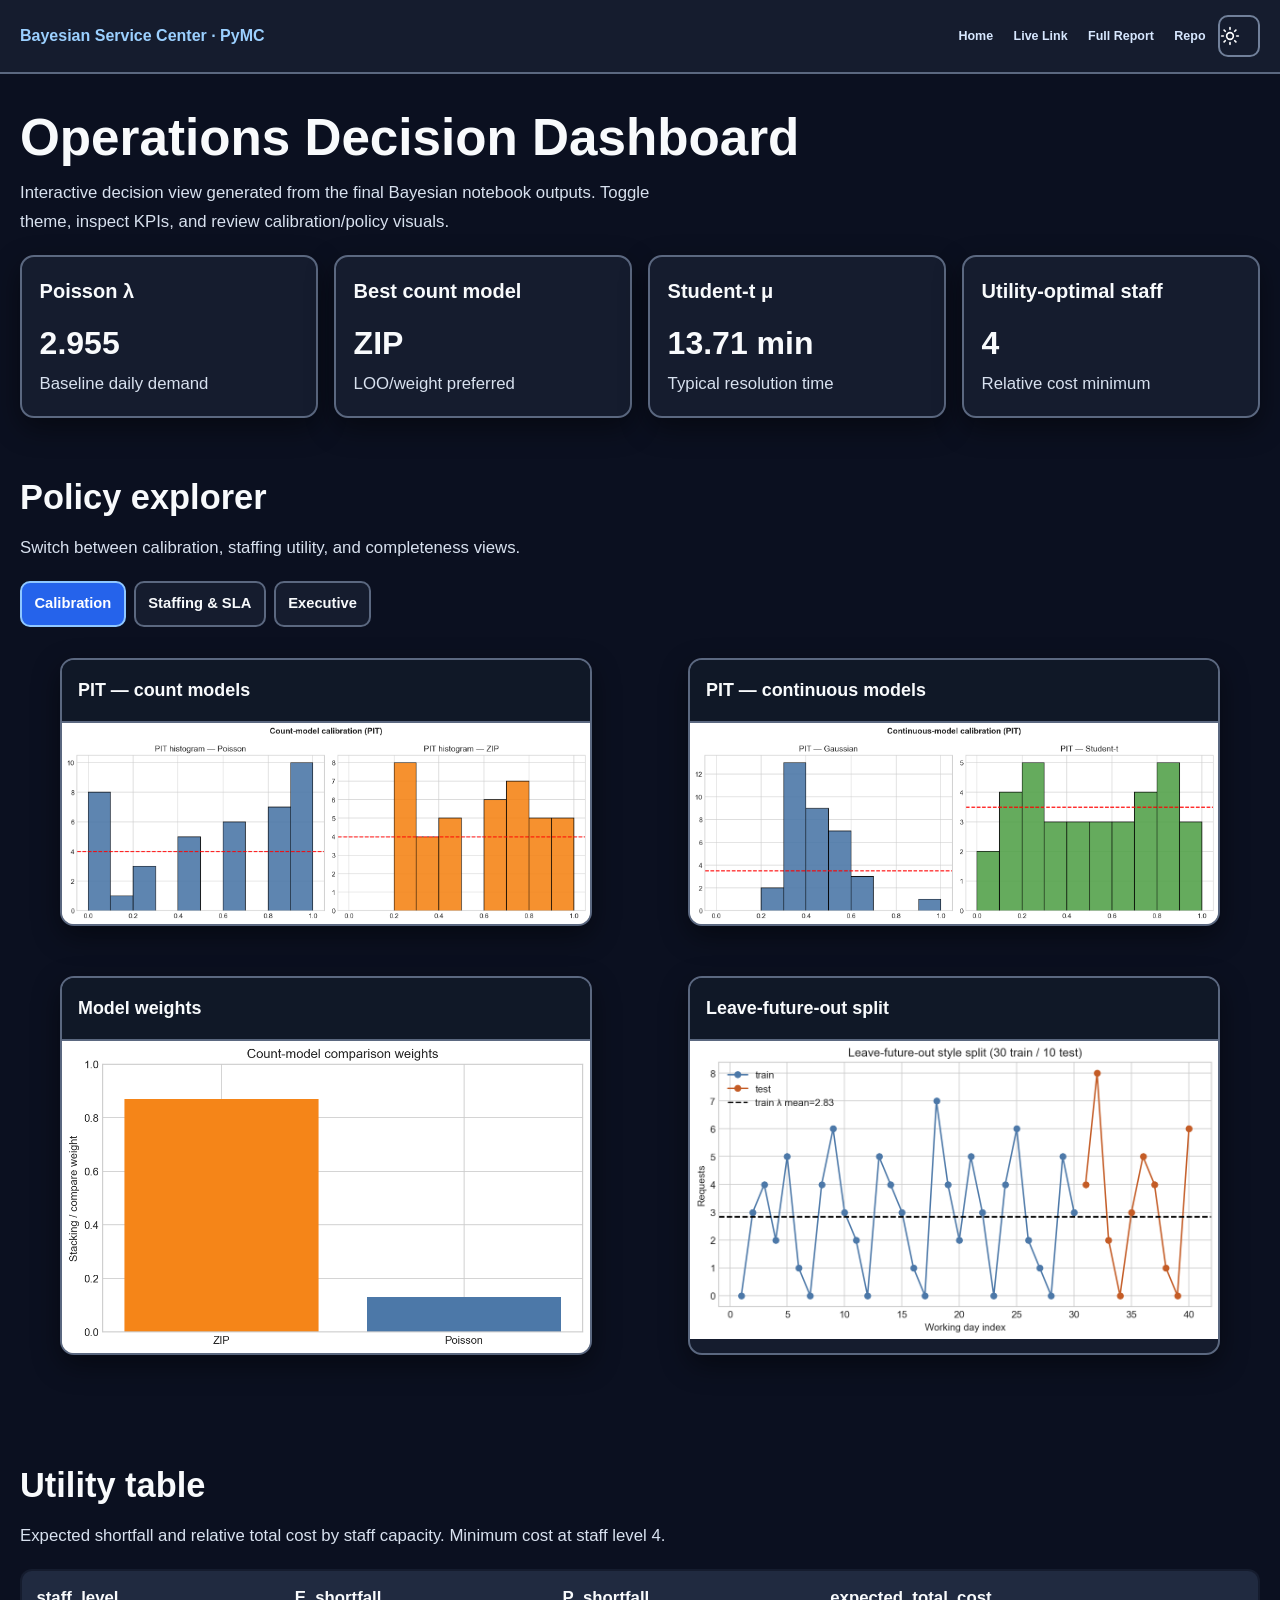
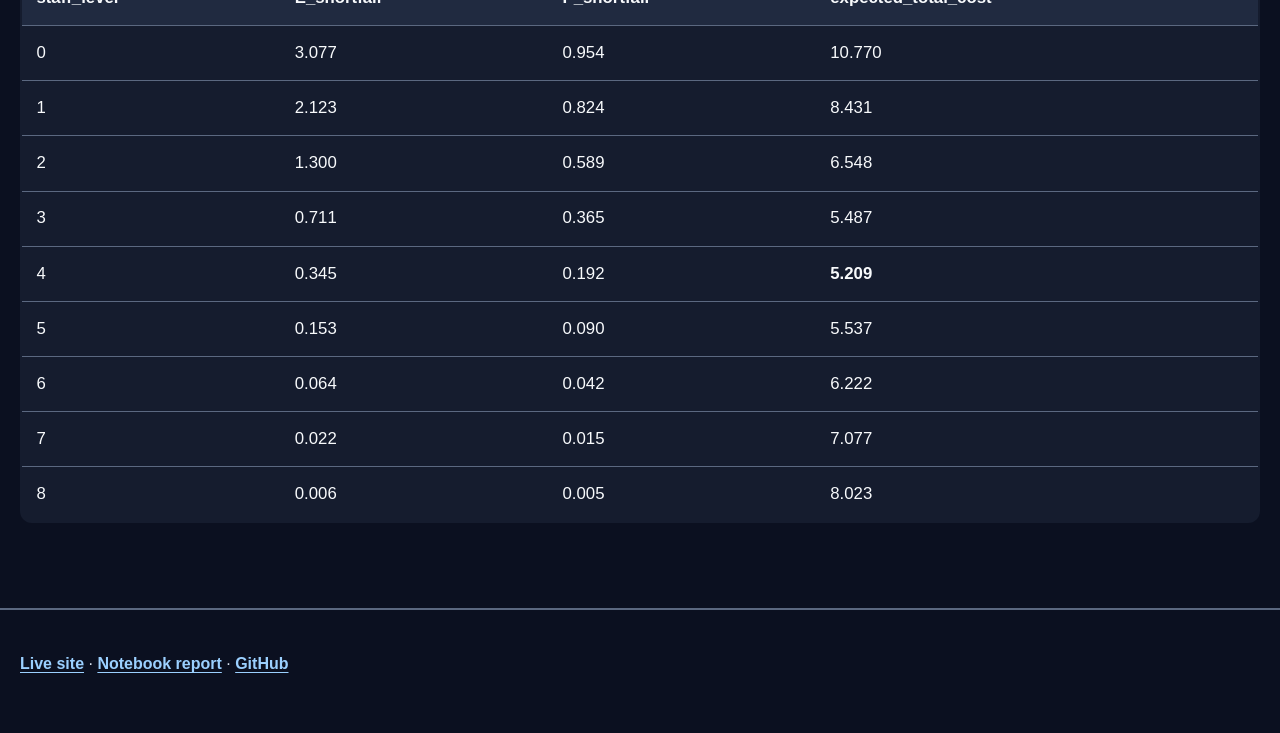
==== dashboard.html @ 3bdfcaac "Make navigation responsive with icon theme toggle" ====
<!DOCTYPE html>
<html lang="en" data-theme="dark">
<head>
  <meta charset="UTF-8">
  <meta name="viewport" content="width=device-width, initial-scale=1">
  <title>Operations Decision Dashboard | Bayesian Service Center</title>
  <link rel="stylesheet" href="assets/css/theme.css?v=7">
</head>
<body>
  <header class="topbar">
    <div class="wrap">
      <a class="brand" href="index.html">Bayesian Service Center · PyMC</a>
      <nav class="nav">
        <a href="index.html">Home</a>
        <a href="index.html#live-link">Live Link</a>
        <a href="notebook-report.html">Full Report</a>
        <a href="https://github.com/rohaan2802/Bayesian_PyMC">Repo</a>
        <button class="theme-btn theme-icon-btn" type="button" data-theme-toggle aria-label="Switch theme" title="Switch theme" aria-pressed="false">
          <svg class="theme-icon theme-icon-sun" viewBox="0 0 24 24" aria-hidden="true"><circle cx="12" cy="12" r="4"></circle><path d="M12 2v2"></path><path d="M12 20v2"></path><path d="m4.93 4.93 1.41 1.41"></path><path d="m17.66 17.66 1.41 1.41"></path><path d="M2 12h2"></path><path d="M20 12h2"></path><path d="m6.34 17.66-1.41 1.41"></path><path d="m19.07 4.93-1.41 1.41"></path></svg>
          <svg class="theme-icon theme-icon-moon" viewBox="0 0 24 24" aria-hidden="true"><path d="M20.99 12.74A8.5 8.5 0 1 1 11.26 3.01 6.5 6.5 0 0 0 20.99 12.74Z"></path></svg>
        </button>
      </nav>
    </div>
  </header>

  <main class="wrap" style="padding:2.2rem 0 3rem">
    <div class="reveal">
      <h1 class="h1">Operations Decision Dashboard</h1>
      <p class="lede">Interactive decision view generated from the final Bayesian notebook outputs. Toggle theme, inspect KPIs, and review calibration/policy visuals.</p>
    </div>

    <div class="kpi reveal" style="margin-top:1rem">
      <article class="card"><h3>Poisson λ</h3><strong><span data-count="2.955" data-decimals="3">0</span></strong><p>Baseline daily demand</p></article>
      <article class="card"><h3>Best count model</h3><strong>ZIP</strong><p>LOO/weight preferred</p></article>
      <article class="card"><h3>Student-t μ</h3><strong><span data-count="13.71" data-decimals="2">0</span> min</strong><p>Typical resolution time</p></article>
      <article class="card"><h3>Utility-optimal staff</h3><strong><span data-count="4" data-decimals="0">0</span></strong><p>Relative cost minimum</p></article>
    </div>

    <section class="reveal" data-tabs style="margin-top:1.6rem">
      <h2>Policy explorer</h2>
      <p class="section-lead">Switch between calibration, staffing utility, and completeness views.</p>
      <div class="tabs">
        <button class="chip-btn active" type="button" data-tab="cal">Calibration</button>
        <button class="chip-btn" type="button" data-tab="staff">Staffing & SLA</button>
        <button class="chip-btn" type="button" data-tab="exec">Executive</button>
      </div>
      <div class="tab-panel active" data-tab-panel="cal">
        <div class="grid-2">
          <figure class="shot"><figcaption><strong>PIT — count models</strong></figcaption><img src="docs/screenshots/29-pit-count-models.png" alt="PIT counts"></figure>
          <figure class="shot"><figcaption><strong>PIT — continuous models</strong></figcaption><img src="docs/screenshots/30-pit-continuous-models.png" alt="PIT continuous"></figure>
          <figure class="shot"><figcaption><strong>Model weights</strong></figcaption><img src="docs/screenshots/33-model-comparison-weights.png" alt="Weights"></figure>
          <figure class="shot"><figcaption><strong>Leave-future-out split</strong></figcaption><img src="docs/screenshots/36-leave-future-out-split.png" alt="LFO"></figure>
        </div>
      </div>
      <div class="tab-panel" data-tab-panel="staff">
        <div class="grid-2">
          <figure class="shot"><figcaption><strong>Staffing utility</strong></figcaption><img src="docs/screenshots/31-staffing-utility-curve.png" alt="Utility"></figure>
          <figure class="shot"><figcaption><strong>Capacity policy</strong></figcaption><img src="docs/screenshots/26-capacity-policy-curve.png" alt="Capacity"></figure>
          <figure class="shot"><figcaption><strong>SLA coverage</strong></figcaption><img src="docs/screenshots/27-resolution-sla-coverage.png" alt="SLA"></figure>
          <figure class="shot"><figcaption><strong>Weekday hierarchical proxy</strong></figcaption><img src="docs/screenshots/32-weekday-hierarchical-rates.png" alt="Weekday"></figure>
        </div>
      </div>
      <div class="tab-panel" data-tab-panel="exec">
        <div class="grid-2">
          <figure class="shot"><figcaption><strong>Executive one-pager</strong></figcaption><img src="docs/screenshots/34-executive-one-pager.png" alt="Executive"></figure>
          <figure class="shot"><figcaption><strong>Completeness matrix</strong></figcaption><img src="docs/screenshots/35-completeness-matrix.png" alt="Complete"></figure>
        </div>
      </div>
    </section>

    <section class="reveal" style="margin-top:1.4rem">
      <h2>Utility table</h2>
      <p class="section-lead">Expected shortfall and relative total cost by staff capacity. Minimum cost at staff level 4.</p>
      <div style="overflow-x:auto">
        <table>
          <thead>
            <tr><th>staff_level</th><th>E_shortfall</th><th>P_shortfall</th><th>expected_total_cost</th></tr>
          </thead>
          <tbody>
            <tr><td>0</td><td>3.077</td><td>0.954</td><td>10.770</td></tr>
            <tr><td>1</td><td>2.123</td><td>0.824</td><td>8.431</td></tr>
            <tr><td>2</td><td>1.300</td><td>0.589</td><td>6.548</td></tr>
            <tr><td>3</td><td>0.711</td><td>0.365</td><td>5.487</td></tr>
            <tr><td>4</td><td>0.345</td><td>0.192</td><td><strong>5.209</strong></td></tr>
            <tr><td>5</td><td>0.153</td><td>0.090</td><td>5.537</td></tr>
            <tr><td>6</td><td>0.064</td><td>0.042</td><td>6.222</td></tr>
            <tr><td>7</td><td>0.022</td><td>0.015</td><td>7.077</td></tr>
            <tr><td>8</td><td>0.006</td><td>0.005</td><td>8.023</td></tr>
          </tbody>
        </table>
      </div>
    </section>
  </main>

  <footer class="footer">
    <div class="wrap">
      <p><a href="https://rohaan2802.github.io/Bayesian_PyMC/">Live site</a> ·
         <a href="https://rohaan2802.github.io/Bayesian_PyMC/notebook-report.html">Notebook report</a> ·
         <a href="https://github.com/rohaan2802/Bayesian_PyMC">GitHub</a></p>
    </div>
  </footer>
  <script src="assets/js/site.js?v=7"></script>
</body>
</html>
---- assets/css/theme.css ----
/* Standard system fonts + high-contrast light/dark themes */

:root {
  --font-sans: "Segoe UI", Tahoma, Arial, Helvetica, sans-serif;
  --font-display: "Segoe UI", Tahoma, Arial, Helvetica, sans-serif;
  --font-mono: Consolas, "Courier New", monospace;

  --fs-body: 1.0625rem;
  --fs-small: 0.95rem;
  --fs-h1: clamp(2.25rem, 4vw, 3.35rem);
  --fs-h2: clamp(1.65rem, 3vw, 2.15rem);
  --fs-h3: 1.25rem;
  --radius: 14px;
  --shadow: 0 8px 24px rgba(0, 0, 0, 0.08);
  --ease: ease;
  --max: 1240px;

  /* Light - high contrast */
  --bg: #ffffff;
  --bg-elev: #ffffff;
  --ink: #111827;
  --muted: #374151;
  --line: #d1d5db;
  --accent: #1d4ed8;
  --accent-2: #b45309;
  --ok: #047857;
  --chip: #f3f4f6;
  --hero-a: #eff6ff;
  --hero-b: #fff7ed;
  --code-bg: #f3f4f6;
  --nav: #1f2937;
  --caption-bg: #f9fafb;
  --img-bg: #f3f4f6;
}

html[data-theme="dark"] {
  /* Dark - strong contrast, no washed text */
  --bg: #0b1020;
  --bg-elev: #151c2e;
  --ink: #f8fafc;
  --muted: #d8e1ef;
  --line: #5b6880;
  --accent: #8fc7ff;
  --accent-2: #ffc078;
  --ok: #6ee7b7;
  --chip: #202a40;
  --hero-a: #101a2f;
  --hero-b: #162033;
  --code-bg: #111827;
  --nav: #f1f5f9;
  --caption-bg: #101827;
  --img-bg: #eef2f7;
  --shadow: 0 10px 28px rgba(0, 0, 0, 0.45);
}

* { box-sizing: border-box; }
html { scroll-behavior: smooth; }

body {
  margin: 0;
  font-family: var(--font-sans);
  font-size: var(--fs-body);
  line-height: 1.7;
  color: var(--ink);
  background: var(--bg);
  overflow-x: hidden;
  transition: background 0.25s ease, color 0.25s ease;
}

img { max-width: 100%; height: auto; display: block; }
a {
  color: var(--accent);
  text-underline-offset: 3px;
  font-weight: 600;
  overflow-wrap: anywhere;
}
a:hover { color: var(--accent-2); }

.wrap { width: min(100% - 2rem, var(--max)); margin-inline: auto; }

.topbar {
  position: sticky;
  top: 0;
  z-index: 50;
  background: var(--bg-elev);
  border-bottom: 2px solid var(--line);
}
.topbar .wrap {
  min-height: 72px;
  display: flex;
  align-items: center;
  justify-content: space-between;
  gap: 1rem;
}
.brand {
  font-family: var(--font-display);
  font-weight: 800;
  font-size: 1rem;
  color: var(--ink);
  text-decoration: none;
  flex: 0 0 auto;
  white-space: nowrap;
}
.nav {
  display: flex;
  flex-wrap: nowrap;
  gap: 0.28rem;
  align-items: center;
  justify-content: flex-end;
  min-width: 0;
  overflow-x: auto;
  overflow-y: hidden;
  scrollbar-width: thin;
  -webkit-overflow-scrolling: touch;
}
.nav::-webkit-scrollbar { height: 6px; }
.nav::-webkit-scrollbar-thumb { background: var(--line); border-radius: 999px; }
.nav a {
  color: var(--muted);
  text-decoration: none;
  font-size: clamp(0.78rem, 0.8vw, 0.9rem);
  font-weight: 750;
  line-height: 1;
  white-space: nowrap;
  border-radius: 10px;
  padding: 0.56rem 0.5rem;
}
.nav a:hover {
  color: var(--ink);
  background: var(--chip);
}

html[data-theme="dark"] .nav a {
  color: #d7e7ff;
}

html[data-theme="dark"] .nav a:hover {
  color: #ffffff;
  background: #202a40;
}

.theme-btn,
.chip-btn {
  border: 2px solid var(--line);
  background: var(--bg-elev);
  color: var(--ink);
  border-radius: 10px;
  padding: 0.52rem 0.78rem;
  font: inherit;
  font-size: 0.92rem;
  font-weight: 700;
  cursor: pointer;
  white-space: nowrap;
}
.theme-icon-btn {
  flex: 0 0 auto;
  width: 42px;
  height: 42px;
  padding: 0;
}
.theme-icon {
  width: 20px;
  height: 20px;
  display: block;
  fill: none;
  stroke: currentColor;
  stroke-width: 2;
  stroke-linecap: round;
  stroke-linejoin: round;
}
html[data-theme="dark"] .theme-icon-moon,
html[data-theme="light"] .theme-icon-sun { display: none; }
.theme-btn:hover,
.chip-btn:hover { border-color: var(--accent); }
.chip-btn.active {
  background: var(--accent);
  color: #ffffff;
  border-color: var(--accent);
}
html[data-theme="dark"] .chip-btn.active {
  background: #2563eb;
  color: #ffffff;
}

.hero {
  padding: 3.4rem 0 2.4rem;
  background:
    linear-gradient(135deg, var(--hero-a), var(--hero-b));
  border-bottom: 2px solid var(--line);
}
.hero-grid {
  display: grid;
  grid-template-columns: 1.25fr 0.85fr;
  gap: 1.6rem;
  align-items: center;
}
.kicker {
  display: flex;
  flex-wrap: wrap;
  gap: 0.5rem;
  margin-bottom: 1rem;
}
.chip {
  background: var(--chip);
  border: 1px solid var(--line);
  color: var(--ink);
  border-radius: 999px;
  padding: 0.4rem 0.8rem;
  font-size: var(--fs-small);
  font-weight: 600;
}

h1, .h1 {
  font-family: var(--font-display);
  font-size: var(--fs-h1);
  line-height: 1.12;
  margin: 0 0 0.8rem;
  color: var(--ink);
  font-weight: 800;
}
h2, .h2 {
  font-family: var(--font-display);
  font-size: var(--fs-h2);
  margin: 0 0 0.5rem;
  color: var(--ink);
}
h3, .h3 {
  font-size: var(--fs-h3);
  margin: 0 0 0.45rem;
  font-weight: 700;
  color: var(--ink);
}

.lede,
.section-lead {
  color: var(--muted);
  margin: 0 0 1.15rem;
  max-width: 70ch;
  font-size: 1.05rem;
}

.actions { display: flex; flex-wrap: wrap; gap: 0.7rem; }
.btn {
  display: inline-flex;
  align-items: center;
  justify-content: center;
  border-radius: 10px;
  padding: 0.8rem 1.15rem;
  font-weight: 700;
  font-size: 1rem;
  text-decoration: none;
  border: 2px solid transparent;
}
.btn-primary {
  background: #1d4ed8;
  color: #ffffff;
}
.btn-primary:hover { background: #1e40af; color: #ffffff; }
html[data-theme="dark"] .btn-primary {
  background: #3b82f6;
  color: #ffffff;
}
.btn-secondary {
  background: var(--bg-elev);
  border-color: var(--line);
  color: var(--ink);
}
.btn-secondary:hover { border-color: var(--accent); color: var(--accent); }

.panel,
.card,
.shot {
  background: var(--bg-elev);
  border: 2px solid var(--line);
  border-radius: var(--radius);
  box-shadow: var(--shadow);
}
.panel { padding: 1.2rem; }
.card { padding: 1.1rem; }
.card,
.panel,
.shot,
td,
th,
pre {
  min-width: 0;
  overflow-wrap: anywhere;
}
.card p { margin: 0; color: var(--muted); font-size: 1.05rem; }

html[data-theme="dark"] .panel,
html[data-theme="dark"] .card,
html[data-theme="dark"] .shot,
html[data-theme="dark"] .theme-btn,
html[data-theme="dark"] .chip-btn,
html[data-theme="dark"] .btn-secondary,
html[data-theme="dark"] .filters input[type="search"] {
  background: #151c2e;
}

html[data-theme="dark"] a {
  color: #9bd0ff;
}

html[data-theme="dark"] a:hover {
  color: #ffd19a;
}

html[data-theme="dark"] .theme-btn {
  color: #ffffff;
  border-color: #71809a;
}

.stat-list { list-style: none; margin: 0; padding: 0; display: grid; gap: 0.8rem; }
.stat-list li {
  padding-bottom: 0.8rem;
  border-bottom: 1px solid var(--line);
}
.stat-list li:last-child { border-bottom: 0; padding-bottom: 0; }
.stat-list strong {
  display: block;
  font-size: 1.25rem;
  color: var(--ink);
}
.stat-list span {
  color: var(--muted);
  font-size: 1rem;
}

section { padding: 1.5rem 0 2.3rem; }
.grid-2, .grid-3, .kpi { display: grid; gap: 1rem; min-width: 0; }
.grid-2 { grid-template-columns: repeat(2, minmax(0, 1fr)); }
.grid-3 { grid-template-columns: repeat(3, minmax(0, 1fr)); }
.kpi { grid-template-columns: repeat(4, minmax(0, 1fr)); }
.kpi .card strong {
  display: block;
  margin-top: 0.35rem;
  font-size: clamp(1.5rem, 2.5vw, 2rem);
  font-family: var(--font-display);
  color: var(--ink);
}

.filters { display: flex; flex-wrap: wrap; gap: 0.55rem; margin-bottom: 1rem; align-items: center; }
.filters input[type="search"] {
  min-width: min(100%, 240px);
  border: 2px solid var(--line);
  border-radius: 10px;
  padding: 0.5rem 0.85rem;
  background: var(--bg-elev);
  color: var(--ink);
  font: inherit;
  font-size: 1rem;
}

.shot { overflow: hidden; }
.shot figcaption {
  padding: 0.95rem 1rem 0.7rem;
  border-bottom: 2px solid var(--line);
  background: var(--caption-bg);
  color: var(--muted);
  font-size: 1.02rem;
}
.shot figcaption strong {
  display: block;
  color: var(--ink);
  margin-bottom: 0.25rem;
  font-size: 1.12rem;
}
.shot img {
  display: block;
  width: 100%;
  height: auto;
  max-height: 520px;
  object-fit: contain;
  background: var(--img-bg);
}

.accordion details {
  background: var(--bg-elev);
  border: 2px solid var(--line);
  border-radius: 12px;
  padding: 0.9rem 1rem;
  margin-bottom: 0.7rem;
}
.accordion summary {
  cursor: pointer;
  font-weight: 700;
  font-size: 1.1rem;
  color: var(--ink);
  list-style: none;
}
.accordion summary::-webkit-details-marker { display: none; }
.accordion details[open] summary {
  color: var(--accent);
  margin-bottom: 0.55rem;
}
.accordion p,
.accordion li {
  color: var(--muted);
  font-size: 1.05rem;
}

.tabs { display: flex; flex-wrap: wrap; gap: 0.5rem; margin-bottom: 0.9rem; }
.tab-panel { display: none; }
.tab-panel.active { display: block; }

table {
  width: 100%;
  border-collapse: collapse;
  background: var(--bg-elev);
  border: 2px solid var(--line);
  border-radius: 12px;
  overflow: hidden;
}
th, td {
  padding: 0.8rem 0.9rem;
  border-bottom: 1px solid var(--line);
  text-align: left;
  vertical-align: top;
  font-size: 1.05rem;
  color: var(--ink);
}
th {
  background: var(--chip);
  font-weight: 700;
}
tr:last-child td { border-bottom: 0; }

.note {
  border-left: 4px solid var(--accent-2);
  background: var(--chip);
  padding: 0.95rem 1rem;
  border-radius: 0 12px 12px 0;
  color: var(--ink);
  font-size: 1.05rem;
}

pre, code {
  font-family: var(--font-mono);
  font-size: 1rem;
  color: var(--ink);
}
pre {
  background: var(--code-bg);
  border: 2px solid var(--line);
  border-radius: 12px;
  padding: 1rem;
  overflow: auto;
  white-space: pre-wrap;
  word-break: break-word;
}

/* Reveal class kept for layout hooks — content always fully visible */
.reveal {
  opacity: 1;
  transform: none;
}

.footer {
  border-top: 2px solid var(--line);
  padding: 1.5rem 0 2.5rem;
  color: var(--muted);
  font-size: 1rem;
}

.nb-theme-toolbar {
  position: sticky;
  top: 0;
  z-index: 100;
  display: flex;
  gap: 0.6rem;
  align-items: center;
  justify-content: flex-start;
  padding: 0.75rem 1rem;
  background: var(--bg-elev);
  border-bottom: 2px solid var(--line);
  color: var(--ink);
}
.nb-theme-toolbar > div {
  display: flex;
  flex-wrap: wrap;
  gap: 0.65rem;
}
.nb-theme-toolbar a {
  display: inline-flex;
  align-items: center;
  justify-content: center;
  min-height: 42px;
  padding: 0.55rem 0.9rem;
  border: 2px solid var(--line);
  border-radius: 10px;
  background: var(--bg-elev) !important;
  color: var(--ink) !important;
  font-weight: 700;
  text-decoration: none;
  font-size: 1rem;
}
.nb-theme-toolbar a:hover {
  border-color: var(--accent);
  color: var(--accent) !important;
}

html[data-theme="dark"] .nb-theme-toolbar a {
  background: #151c2e !important;
  color: #ffffff !important;
  border-color: #71809a !important;
}

@media (max-width: 1100px) {
  .topbar .wrap {
    flex-direction: row;
    padding: 0.7rem 0;
  }
  .nav {
    flex-wrap: nowrap;
    justify-content: flex-end;
  }
}

@media (max-width: 960px) {
  .hero-grid, .grid-3, .kpi { grid-template-columns: 1fr 1fr; }
  .hero-grid { align-items: start; }
}
@media (max-width: 720px) {
  .hero-grid, .grid-2, .grid-3, .kpi { grid-template-columns: 1fr; }
  .wrap { width: min(100% - 1.2rem, var(--max)); }
  .topbar .wrap {
    width: min(100% - 0.8rem, var(--max));
    gap: 0.6rem;
  }
  .brand {
    max-width: 42vw;
    overflow: hidden;
    text-overflow: ellipsis;
  }
  .nav {
    flex: 1 1 auto;
    justify-content: flex-start;
  }
  .nav a {
    font-size: 0.82rem;
    padding: 0.52rem 0.48rem;
  }
  .theme-icon-btn {
    width: 38px;
    height: 38px;
  }
}
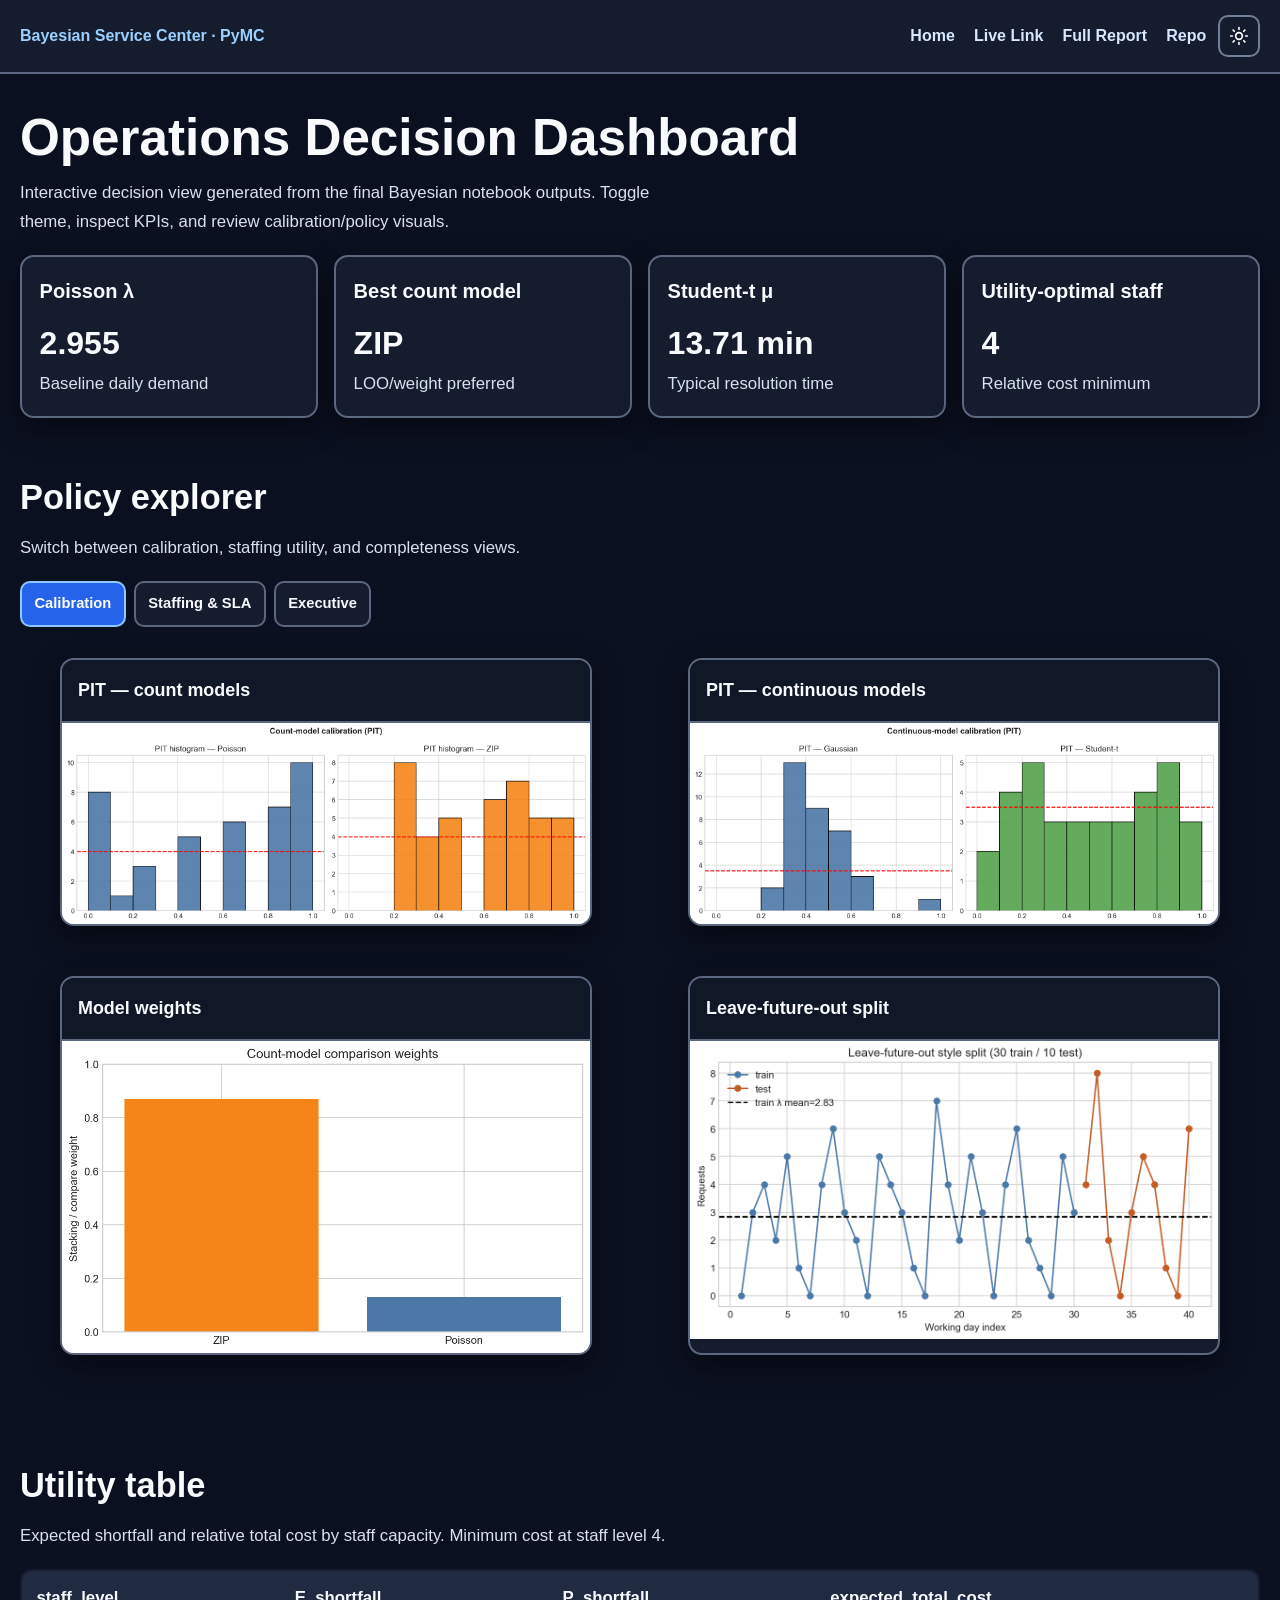
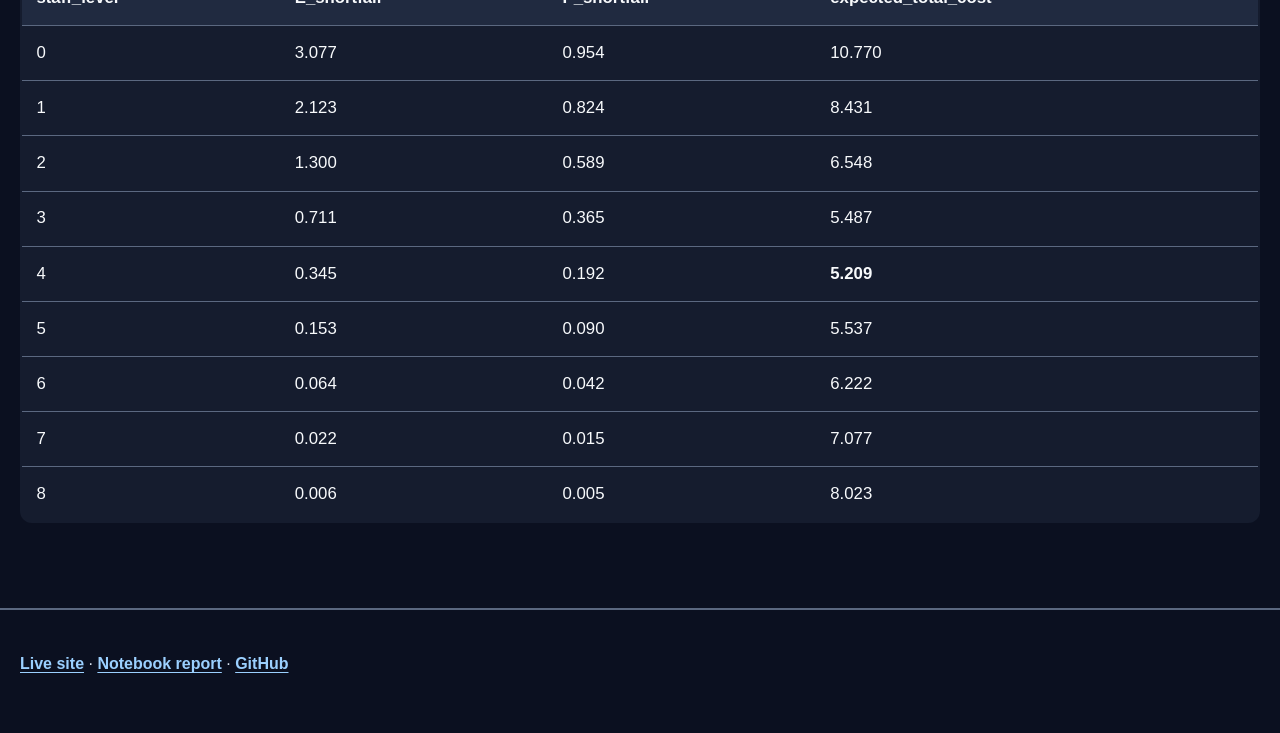
==== commit 52395eda: "Increase nav font and center theme icon" ====
--- a/dashboard.html
+++ b/dashboard.html
@@ -4,7 +4,7 @@
   <meta charset="UTF-8">
   <meta name="viewport" content="width=device-width, initial-scale=1">
   <title>Operations Decision Dashboard | Bayesian Service Center</title>
-  <link rel="stylesheet" href="assets/css/theme.css?v=7">
+  <link rel="stylesheet" href="assets/css/theme.css?v=8">
 </head>
 <body>
   <header class="topbar">
--- a/assets/css/theme.css
+++ b/assets/css/theme.css
@@ -118,12 +118,12 @@
 .nav a {
   color: var(--muted);
   text-decoration: none;
-  font-size: clamp(0.78rem, 0.8vw, 0.9rem);
+  font-size: clamp(1rem, 1vw, 1.08rem);
   font-weight: 750;
   line-height: 1;
   white-space: nowrap;
   border-radius: 10px;
-  padding: 0.56rem 0.5rem;
+  padding: 0.54rem 0.46rem;
 }
 .nav a:hover {
   color: var(--ink);
@@ -154,6 +154,9 @@
 }
 .theme-icon-btn {
   flex: 0 0 auto;
+  display: inline-flex;
+  align-items: center;
+  justify-content: center;
   width: 42px;
   height: 42px;
   padding: 0;
@@ -538,7 +541,7 @@
     justify-content: flex-start;
   }
   .nav a {
-    font-size: 0.82rem;
+    font-size: 0.96rem;
     padding: 0.52rem 0.48rem;
   }
   .theme-icon-btn {
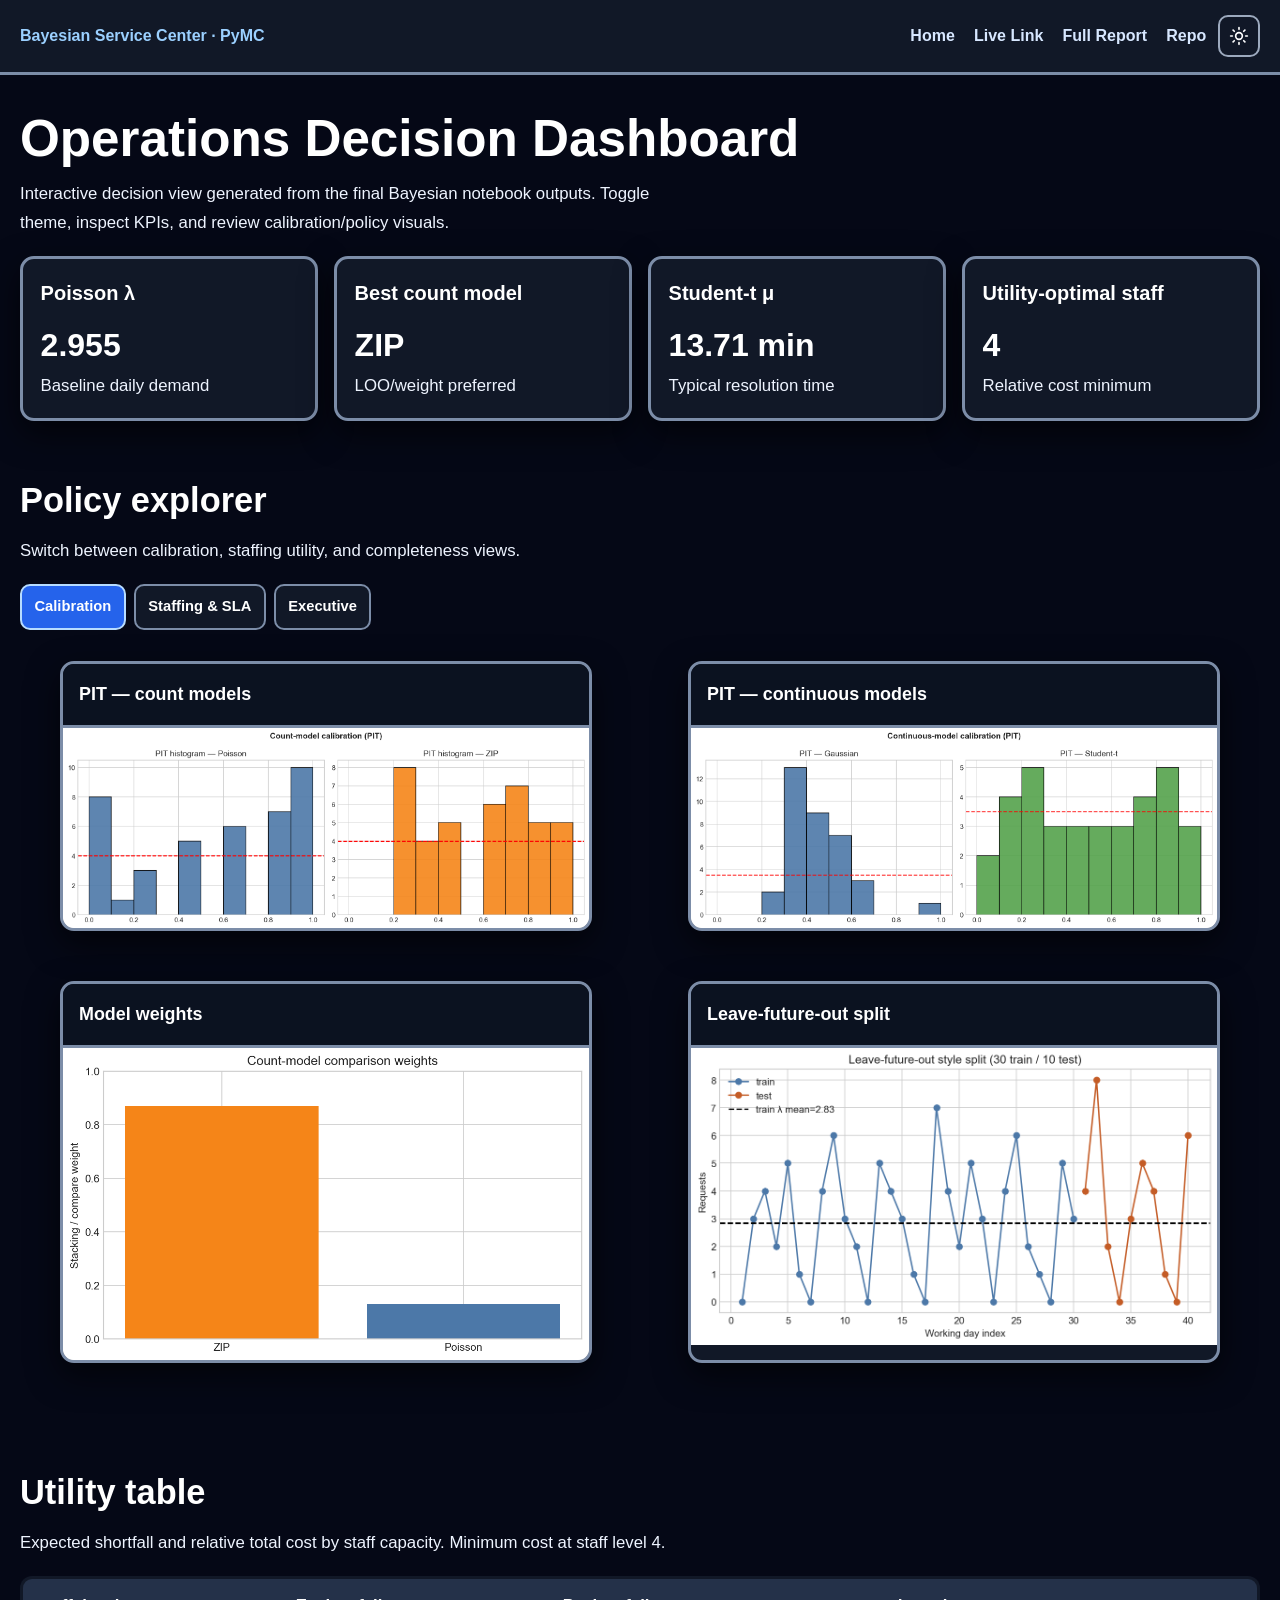
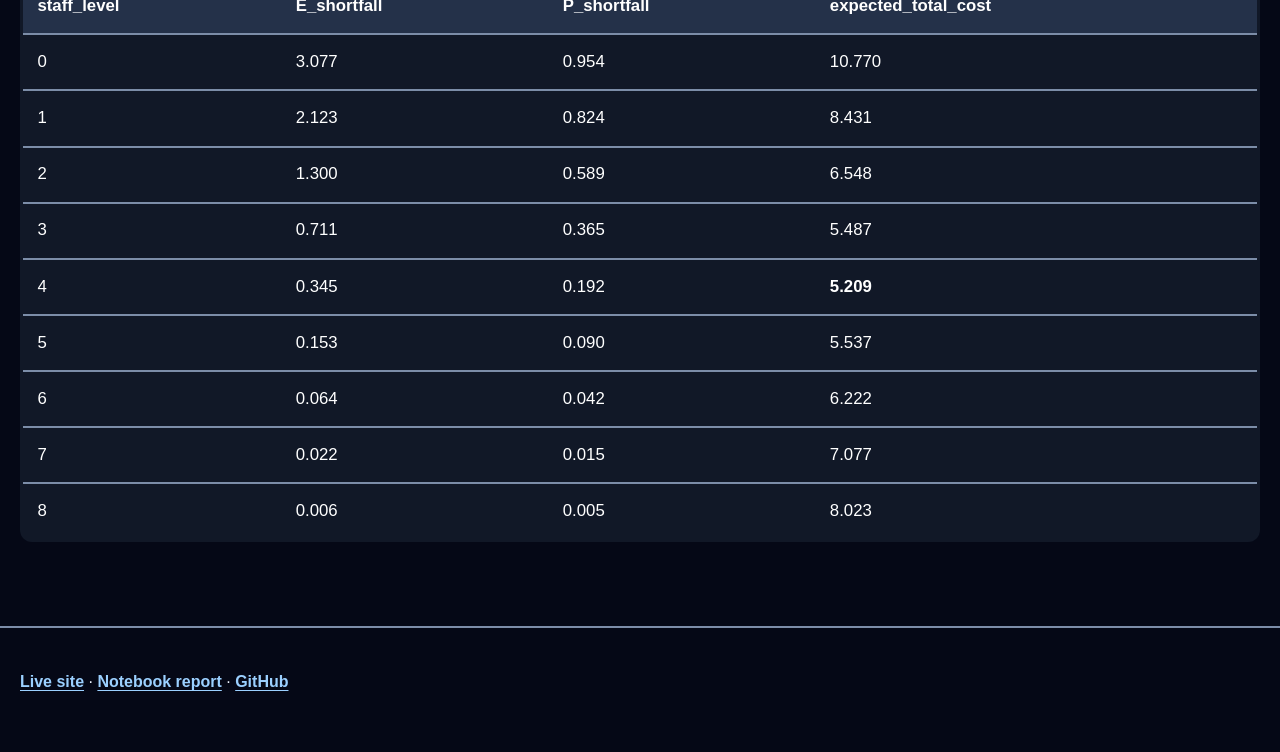
==== commit f8a93c81: "Maximize theme contrast and visibility" ====
--- a/dashboard.html
+++ b/dashboard.html
@@ -4,7 +4,7 @@
   <meta charset="UTF-8">
   <meta name="viewport" content="width=device-width, initial-scale=1">
   <title>Operations Decision Dashboard | Bayesian Service Center</title>
-  <link rel="stylesheet" href="assets/css/theme.css?v=8">
+  <link rel="stylesheet" href="assets/css/theme.css?v=9">
 </head>
 <body>
   <header class="topbar">
--- a/assets/css/theme.css
+++ b/assets/css/theme.css
@@ -11,46 +11,46 @@
   --fs-h2: clamp(1.65rem, 3vw, 2.15rem);
   --fs-h3: 1.25rem;
   --radius: 14px;
-  --shadow: 0 8px 24px rgba(0, 0, 0, 0.08);
+  --shadow: 0 10px 28px rgba(15, 23, 42, 0.16);
   --ease: ease;
   --max: 1240px;
 
   /* Light - high contrast */
-  --bg: #ffffff;
+  --bg: #f8fafc;
   --bg-elev: #ffffff;
-  --ink: #111827;
-  --muted: #374151;
-  --line: #d1d5db;
-  --accent: #1d4ed8;
-  --accent-2: #b45309;
+  --ink: #020617;
+  --muted: #111827;
+  --line: #64748b;
+  --accent: #0b4bc2;
+  --accent-2: #8a3a00;
   --ok: #047857;
-  --chip: #f3f4f6;
-  --hero-a: #eff6ff;
-  --hero-b: #fff7ed;
-  --code-bg: #f3f4f6;
-  --nav: #1f2937;
-  --caption-bg: #f9fafb;
-  --img-bg: #f3f4f6;
+  --chip: #e2e8f0;
+  --hero-a: #dbeafe;
+  --hero-b: #ffedd5;
+  --code-bg: #e2e8f0;
+  --nav: #020617;
+  --caption-bg: #f1f5f9;
+  --img-bg: #e5e7eb;
 }
 
 html[data-theme="dark"] {
   /* Dark - strong contrast, no washed text */
-  --bg: #0b1020;
-  --bg-elev: #151c2e;
-  --ink: #f8fafc;
-  --muted: #d8e1ef;
-  --line: #5b6880;
-  --accent: #8fc7ff;
-  --accent-2: #ffc078;
+  --bg: #050816;
+  --bg-elev: #111827;
+  --ink: #ffffff;
+  --muted: #eef4ff;
+  --line: #7c8da8;
+  --accent: #b7dcff;
+  --accent-2: #ffd39b;
   --ok: #6ee7b7;
-  --chip: #202a40;
-  --hero-a: #101a2f;
-  --hero-b: #162033;
-  --code-bg: #111827;
+  --chip: #243149;
+  --hero-a: #0b1328;
+  --hero-b: #111c33;
+  --code-bg: #0b1020;
   --nav: #f1f5f9;
-  --caption-bg: #101827;
+  --caption-bg: #0b1220;
   --img-bg: #eef2f7;
-  --shadow: 0 10px 28px rgba(0, 0, 0, 0.45);
+  --shadow: 0 12px 32px rgba(0, 0, 0, 0.62);
 }
 
 * { box-sizing: border-box; }
@@ -83,7 +83,7 @@
   top: 0;
   z-index: 50;
   background: var(--bg-elev);
-  border-bottom: 2px solid var(--line);
+  border-bottom: 3px solid var(--line);
 }
 .topbar .wrap {
   min-height: 72px;
@@ -116,10 +116,10 @@
 .nav::-webkit-scrollbar { height: 6px; }
 .nav::-webkit-scrollbar-thumb { background: var(--line); border-radius: 999px; }
 .nav a {
-  color: var(--muted);
+  color: var(--nav);
   text-decoration: none;
   font-size: clamp(1rem, 1vw, 1.08rem);
-  font-weight: 750;
+  font-weight: 800;
   line-height: 1;
   white-space: nowrap;
   border-radius: 10px;
@@ -148,7 +148,7 @@
   padding: 0.52rem 0.78rem;
   font: inherit;
   font-size: 0.92rem;
-  font-weight: 700;
+  font-weight: 800;
   cursor: pointer;
   white-space: nowrap;
 }
@@ -205,12 +205,12 @@
 }
 .chip {
   background: var(--chip);
-  border: 1px solid var(--line);
+  border: 2px solid var(--line);
   color: var(--ink);
   border-radius: 999px;
   padding: 0.4rem 0.8rem;
   font-size: var(--fs-small);
-  font-weight: 600;
+  font-weight: 800;
 }
 
 h1, .h1 {
@@ -274,7 +274,7 @@
 .card,
 .shot {
   background: var(--bg-elev);
-  border: 2px solid var(--line);
+  border: 3px solid var(--line);
   border-radius: var(--radius);
   box-shadow: var(--shadow);
 }
@@ -298,7 +298,7 @@
 html[data-theme="dark"] .chip-btn,
 html[data-theme="dark"] .btn-secondary,
 html[data-theme="dark"] .filters input[type="search"] {
-  background: #151c2e;
+  background: #111827;
 }
 
 html[data-theme="dark"] a {
@@ -311,7 +311,7 @@
 
 html[data-theme="dark"] .theme-btn {
   color: #ffffff;
-  border-color: #71809a;
+  border-color: #9ca9bd;
 }
 
 .stat-list { list-style: none; margin: 0; padding: 0; display: grid; gap: 0.8rem; }
@@ -358,7 +358,7 @@
 .shot { overflow: hidden; }
 .shot figcaption {
   padding: 0.95rem 1rem 0.7rem;
-  border-bottom: 2px solid var(--line);
+  border-bottom: 3px solid var(--line);
   background: var(--caption-bg);
   color: var(--muted);
   font-size: 1.02rem;
@@ -380,7 +380,7 @@
 
 .accordion details {
   background: var(--bg-elev);
-  border: 2px solid var(--line);
+  border: 3px solid var(--line);
   border-radius: 12px;
   padding: 0.9rem 1rem;
   margin-bottom: 0.7rem;
@@ -411,13 +411,13 @@
   width: 100%;
   border-collapse: collapse;
   background: var(--bg-elev);
-  border: 2px solid var(--line);
+  border: 3px solid var(--line);
   border-radius: 12px;
   overflow: hidden;
 }
 th, td {
   padding: 0.8rem 0.9rem;
-  border-bottom: 1px solid var(--line);
+  border-bottom: 2px solid var(--line);
   text-align: left;
   vertical-align: top;
   font-size: 1.05rem;
@@ -445,7 +445,7 @@
 }
 pre {
   background: var(--code-bg);
-  border: 2px solid var(--line);
+  border: 3px solid var(--line);
   border-radius: 12px;
   padding: 1rem;
   overflow: auto;
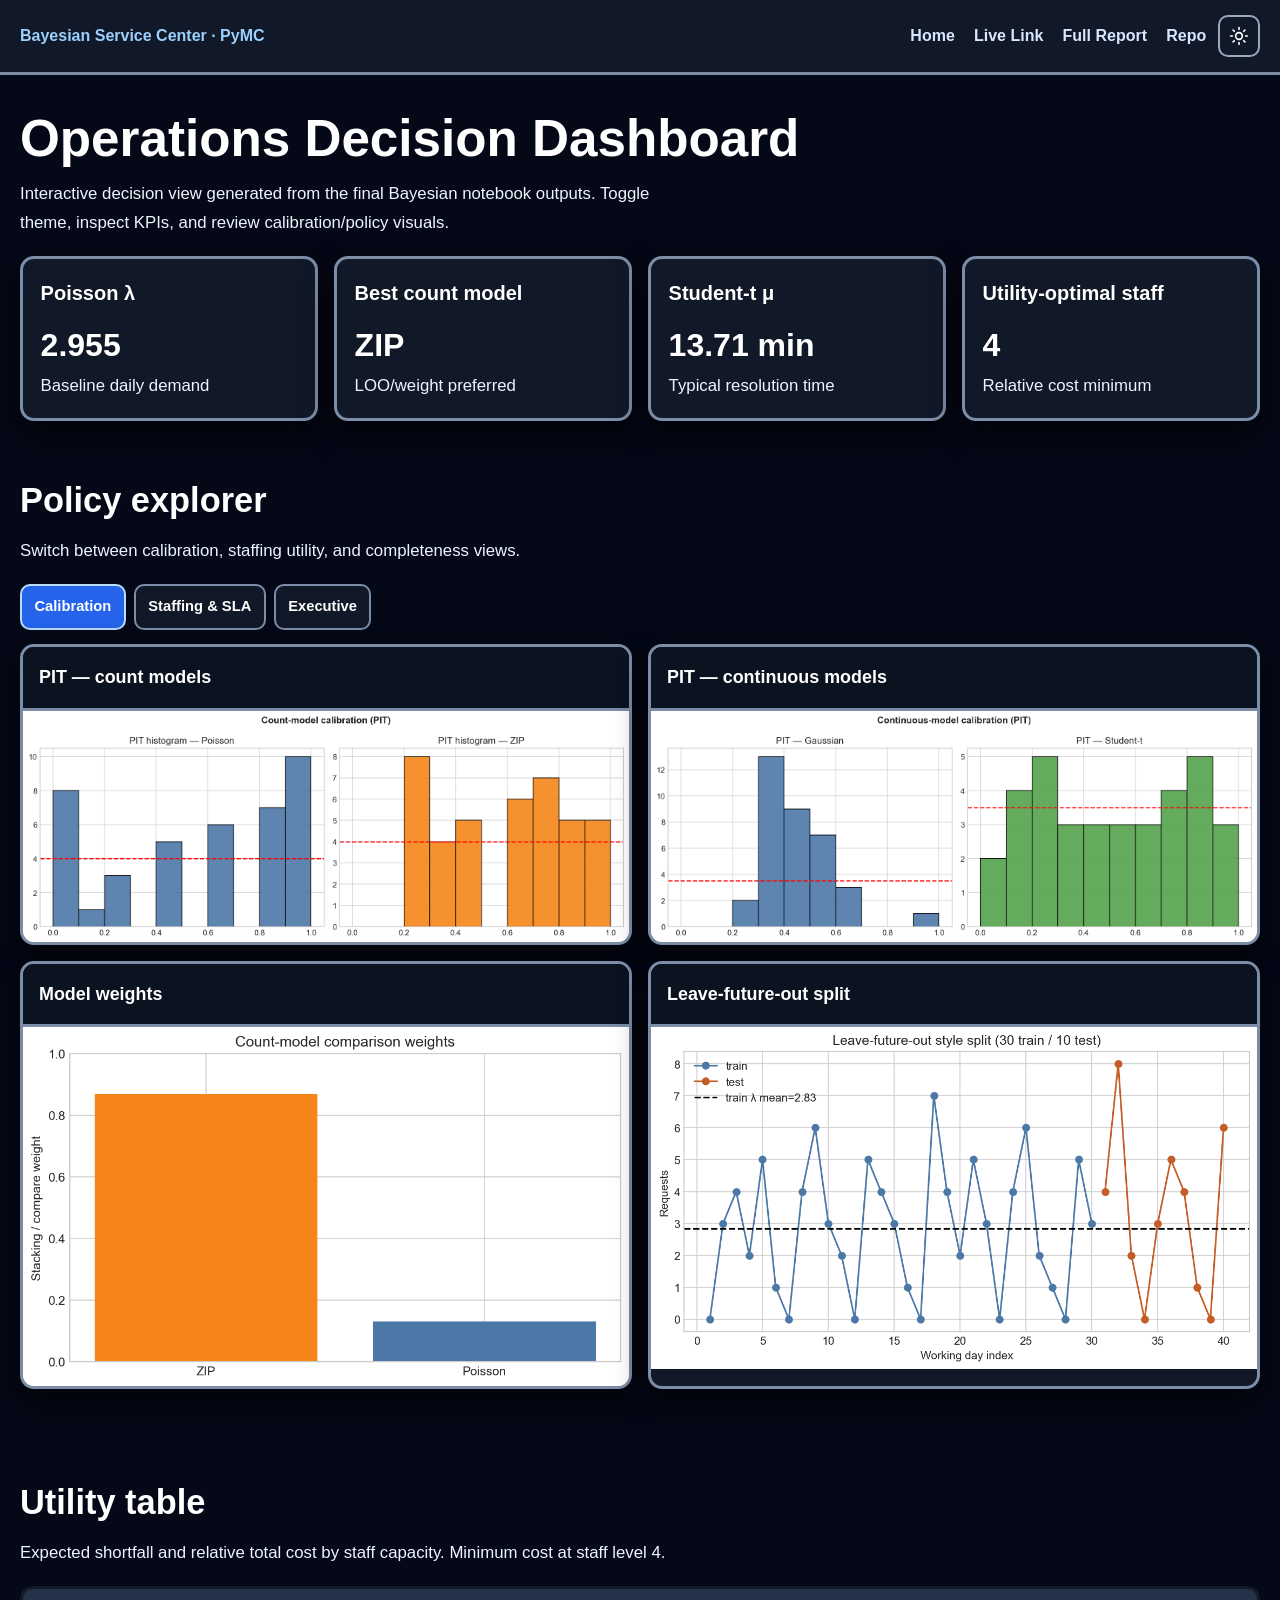
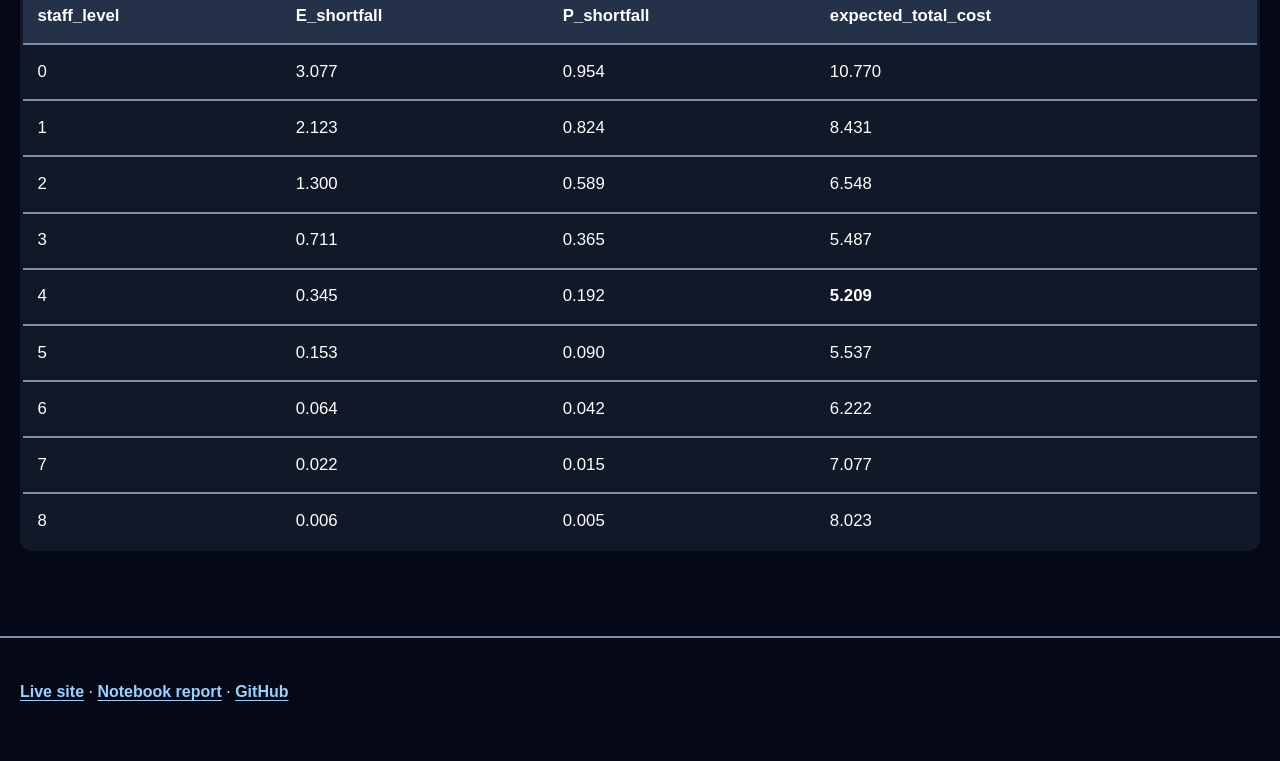
==== commit 93aaab58: "Increase mobile gallery image size" ====
--- a/dashboard.html
+++ b/dashboard.html
@@ -4,13 +4,18 @@
   <meta charset="UTF-8">
   <meta name="viewport" content="width=device-width, initial-scale=1">
   <title>Operations Decision Dashboard | Bayesian Service Center</title>
-  <link rel="stylesheet" href="assets/css/theme.css?v=9">
+  <link rel="stylesheet" href="assets/css/theme.css?v=12">
 </head>
 <body>
   <header class="topbar">
     <div class="wrap">
       <a class="brand" href="index.html">Bayesian Service Center · PyMC</a>
-      <nav class="nav">
+      <button class="menu-toggle" type="button" data-menu-toggle aria-label="Open menu" aria-expanded="false" aria-controls="primary-nav">
+        <span></span>
+        <span></span>
+        <span></span>
+      </button>
+      <nav class="nav" id="primary-nav" aria-label="Primary">
         <a href="index.html">Home</a>
         <a href="index.html#live-link">Live Link</a>
         <a href="notebook-report.html">Full Report</a>
@@ -99,6 +104,6 @@
          <a href="https://github.com/rohaan2802/Bayesian_PyMC">GitHub</a></p>
     </div>
   </footer>
-  <script src="assets/js/site.js?v=7"></script>
+  <script src="assets/js/site.js?v=10"></script>
 </body>
 </html>
--- a/assets/css/theme.css
+++ b/assets/css/theme.css
@@ -101,6 +101,37 @@
   flex: 0 0 auto;
   white-space: nowrap;
 }
+.menu-toggle {
+  display: none;
+  width: 44px;
+  height: 44px;
+  flex: 0 0 auto;
+  align-items: center;
+  justify-content: center;
+  flex-direction: column;
+  gap: 5px;
+  border: 3px solid var(--line);
+  border-radius: 10px;
+  background: var(--bg-elev);
+  color: var(--ink);
+  cursor: pointer;
+}
+.menu-toggle span {
+  width: 20px;
+  height: 2px;
+  border-radius: 999px;
+  background: currentColor;
+  transition: transform 0.2s ease, opacity 0.2s ease;
+}
+.menu-toggle[aria-expanded="true"] span:nth-child(1) {
+  transform: translateY(7px) rotate(45deg);
+}
+.menu-toggle[aria-expanded="true"] span:nth-child(2) {
+  opacity: 0;
+}
+.menu-toggle[aria-expanded="true"] span:nth-child(3) {
+  transform: translateY(-7px) rotate(-45deg);
+}
 .nav {
   display: flex;
   flex-wrap: nowrap;
@@ -313,6 +344,11 @@
   color: #ffffff;
   border-color: #9ca9bd;
 }
+html[data-theme="dark"] .menu-toggle {
+  background: #111827;
+  color: #ffffff;
+  border-color: #9ca9bd;
+}
 
 .stat-list { list-style: none; margin: 0; padding: 0; display: grid; gap: 0.8rem; }
 .stat-list li {
@@ -356,6 +392,7 @@
 }
 
 .shot { overflow: hidden; }
+.shot { margin: 0; }
 .shot figcaption {
   padding: 0.95rem 1rem 0.7rem;
   border-bottom: 3px solid var(--line);
@@ -529,23 +566,52 @@
   .wrap { width: min(100% - 1.2rem, var(--max)); }
   .topbar .wrap {
     width: min(100% - 0.8rem, var(--max));
+    min-height: 64px;
     gap: 0.6rem;
-  }
+    flex-wrap: wrap;
+  }
+  .menu-toggle { display: inline-flex; margin-left: auto; }
   .brand {
-    max-width: 42vw;
-    overflow: hidden;
-    text-overflow: ellipsis;
+    max-width: calc(100% - 56px);
+    white-space: normal;
+    line-height: 1.2;
+    overflow: visible;
+    text-overflow: clip;
   }
   .nav {
-    flex: 1 1 auto;
-    justify-content: flex-start;
-  }
+    display: none;
+    flex: 1 0 100%;
+    width: 100%;
+    max-height: none;
+    overflow: visible;
+    justify-content: stretch;
+    flex-wrap: wrap;
+    gap: 0.5rem;
+    padding: 0.45rem 0 0.2rem;
+  }
+  .topbar.menu-open .nav { display: flex; }
   .nav a {
+    flex: 1 1 calc(50% - 0.5rem);
+    text-align: center;
+    background: var(--chip);
+    border: 2px solid var(--line);
     font-size: 0.96rem;
-    padding: 0.52rem 0.48rem;
+    padding: 0.72rem 0.55rem;
   }
   .theme-icon-btn {
-    width: 38px;
-    height: 38px;
-  }
-}
+    width: 44px;
+    height: 44px;
+    margin-left: auto;
+  }
+  #gallery .wrap,
+  main.wrap {
+    width: min(100% - 0.5rem, var(--max));
+  }
+  .shot figcaption {
+    padding: 0.8rem 0.75rem 0.6rem;
+  }
+  .shot img {
+    width: 100%;
+    max-height: 680px;
+  }
+}
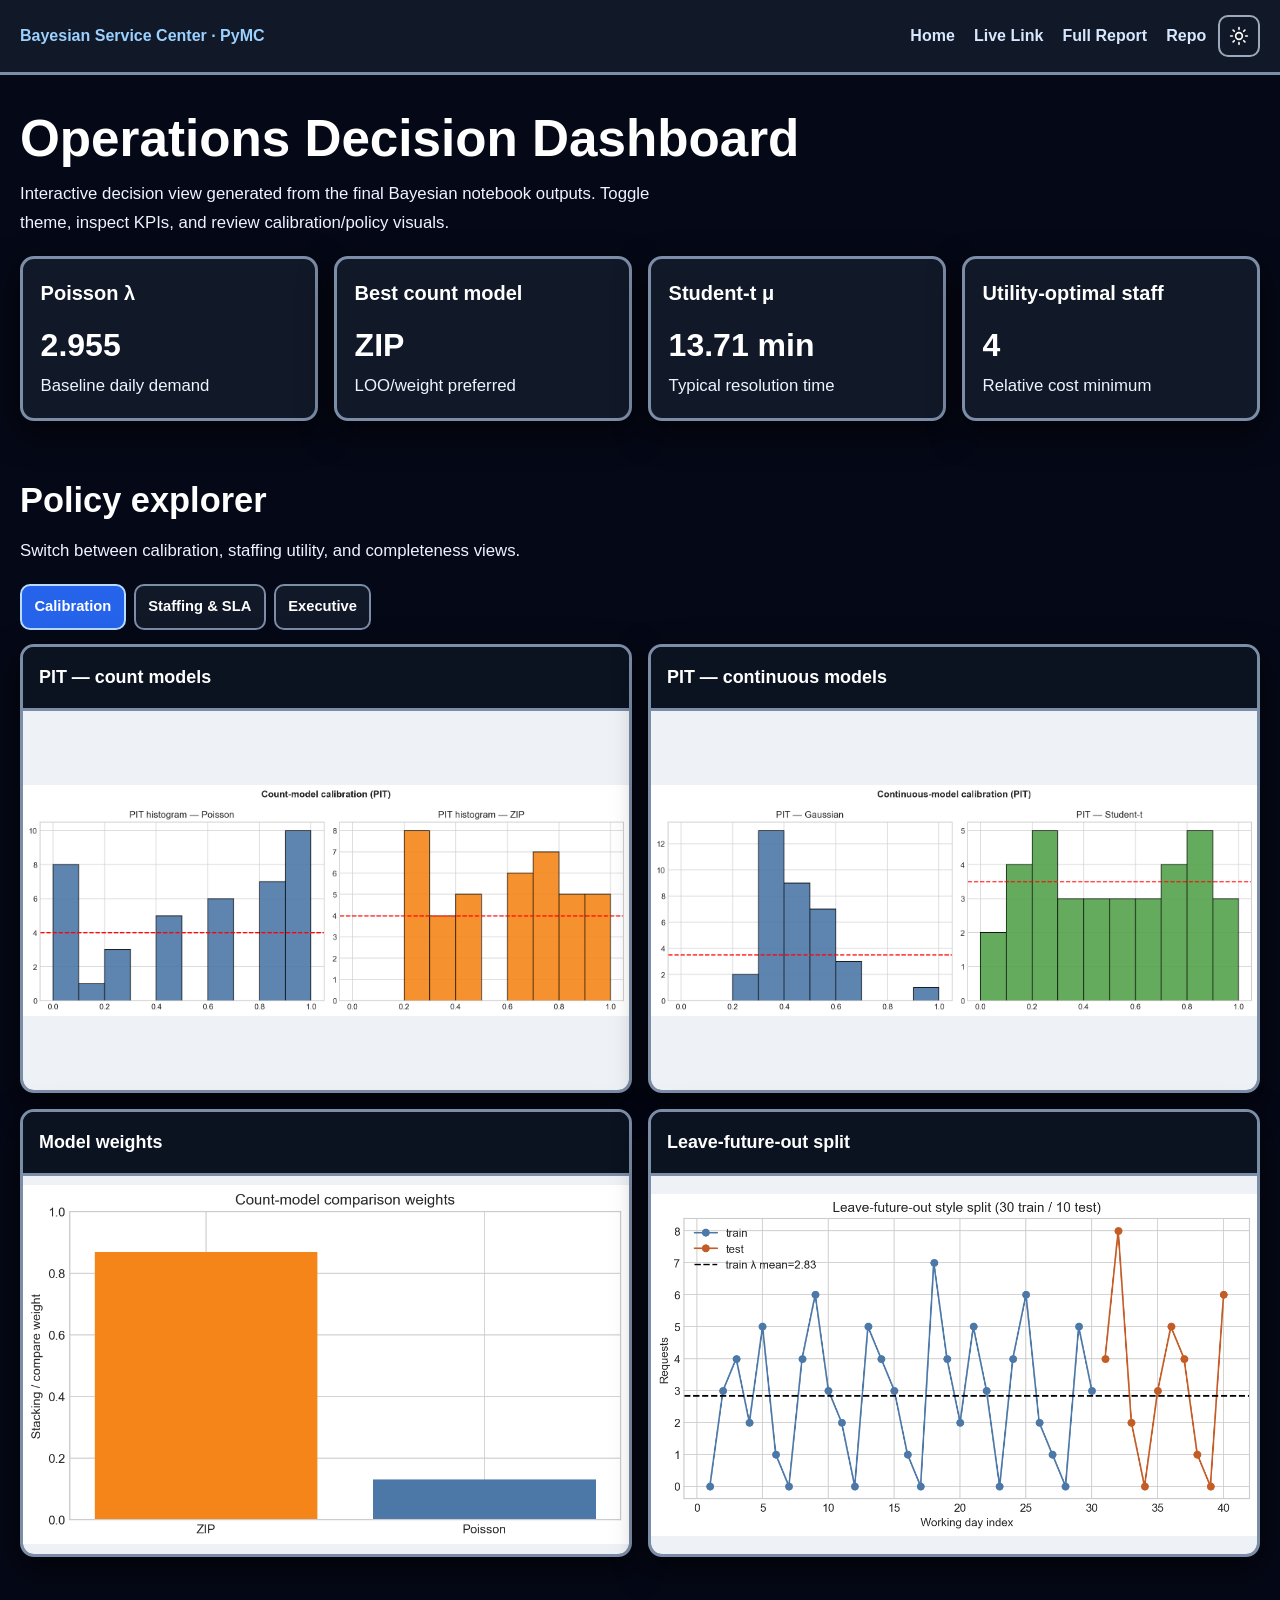
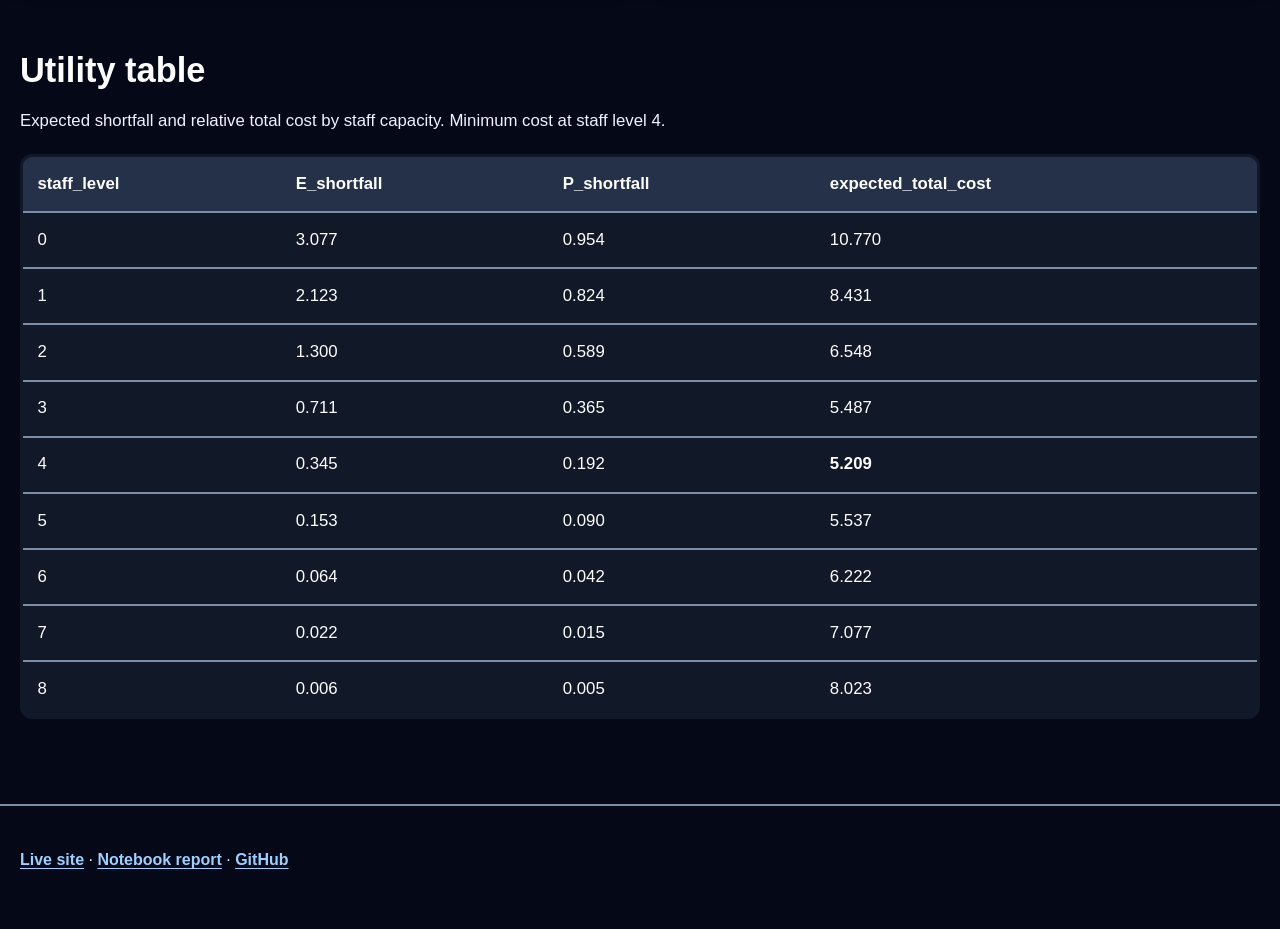
==== commit 763fdbfd: "Add a clearer back-to-top button" ====
--- a/dashboard.html
+++ b/dashboard.html
@@ -4,7 +4,7 @@
   <meta charset="UTF-8">
   <meta name="viewport" content="width=device-width, initial-scale=1">
   <title>Operations Decision Dashboard | Bayesian Service Center</title>
-  <link rel="stylesheet" href="assets/css/theme.css?v=12">
+  <link rel="stylesheet" href="assets/css/theme.css?v=14">
 </head>
 <body>
   <header class="topbar">
@@ -104,6 +104,9 @@
          <a href="https://github.com/rohaan2802/Bayesian_PyMC">GitHub</a></p>
     </div>
   </footer>
-  <script src="assets/js/site.js?v=10"></script>
+  <button class="back-to-top" type="button" aria-label="Back to top" hidden>
+    <svg width="28" height="28" viewBox="0 0 24 24" fill="none" stroke="currentColor" stroke-width="3.5" stroke-linecap="round" stroke-linejoin="round" aria-hidden="true"><path d="M12 20V4m-7 7 7-7 7 7"/></svg>
+  </button>
+  <script src="assets/js/site.js?v=11"></script>
 </body>
 </html>
--- a/assets/css/theme.css
+++ b/assets/css/theme.css
@@ -615,3 +615,44 @@
     max-height: 680px;
   }
 }
+
+/* Uniform screenshot frames: every .shot image gets the same 16:10 frame
+   (full card width). object-fit: scale-down = shrink large images to fit
+   with nothing cropped, never upscale small ones (no blur). */
+.shot img,
+html[data-theme="dark"] .shot img {
+  display: block;
+  width: 100%;
+  height: auto;
+  max-width: 100%;
+  max-height: none;
+  aspect-ratio: 16 / 10;
+  object-fit: scale-down;
+  object-position: center;
+  background: var(--img-bg);
+}
+
+.back-to-top {
+  position: fixed;
+  right: max(1rem, env(safe-area-inset-right));
+  bottom: max(1rem, env(safe-area-inset-bottom));
+  z-index: 20;
+  display: grid;
+  place-items: center;
+  width: 52px;
+  height: 52px;
+  padding: 0;
+  border: 2px solid #fff;
+  border-radius: 14px;
+  background: #123e8a;
+  color: #fff;
+  box-shadow: 0 4px 18px #0005;
+  cursor: pointer;
+}
+.back-to-top[hidden] {
+  display: none;
+}
+.back-to-top:focus-visible {
+  outline: 3px solid #e69912;
+  outline-offset: 3px;
+}
